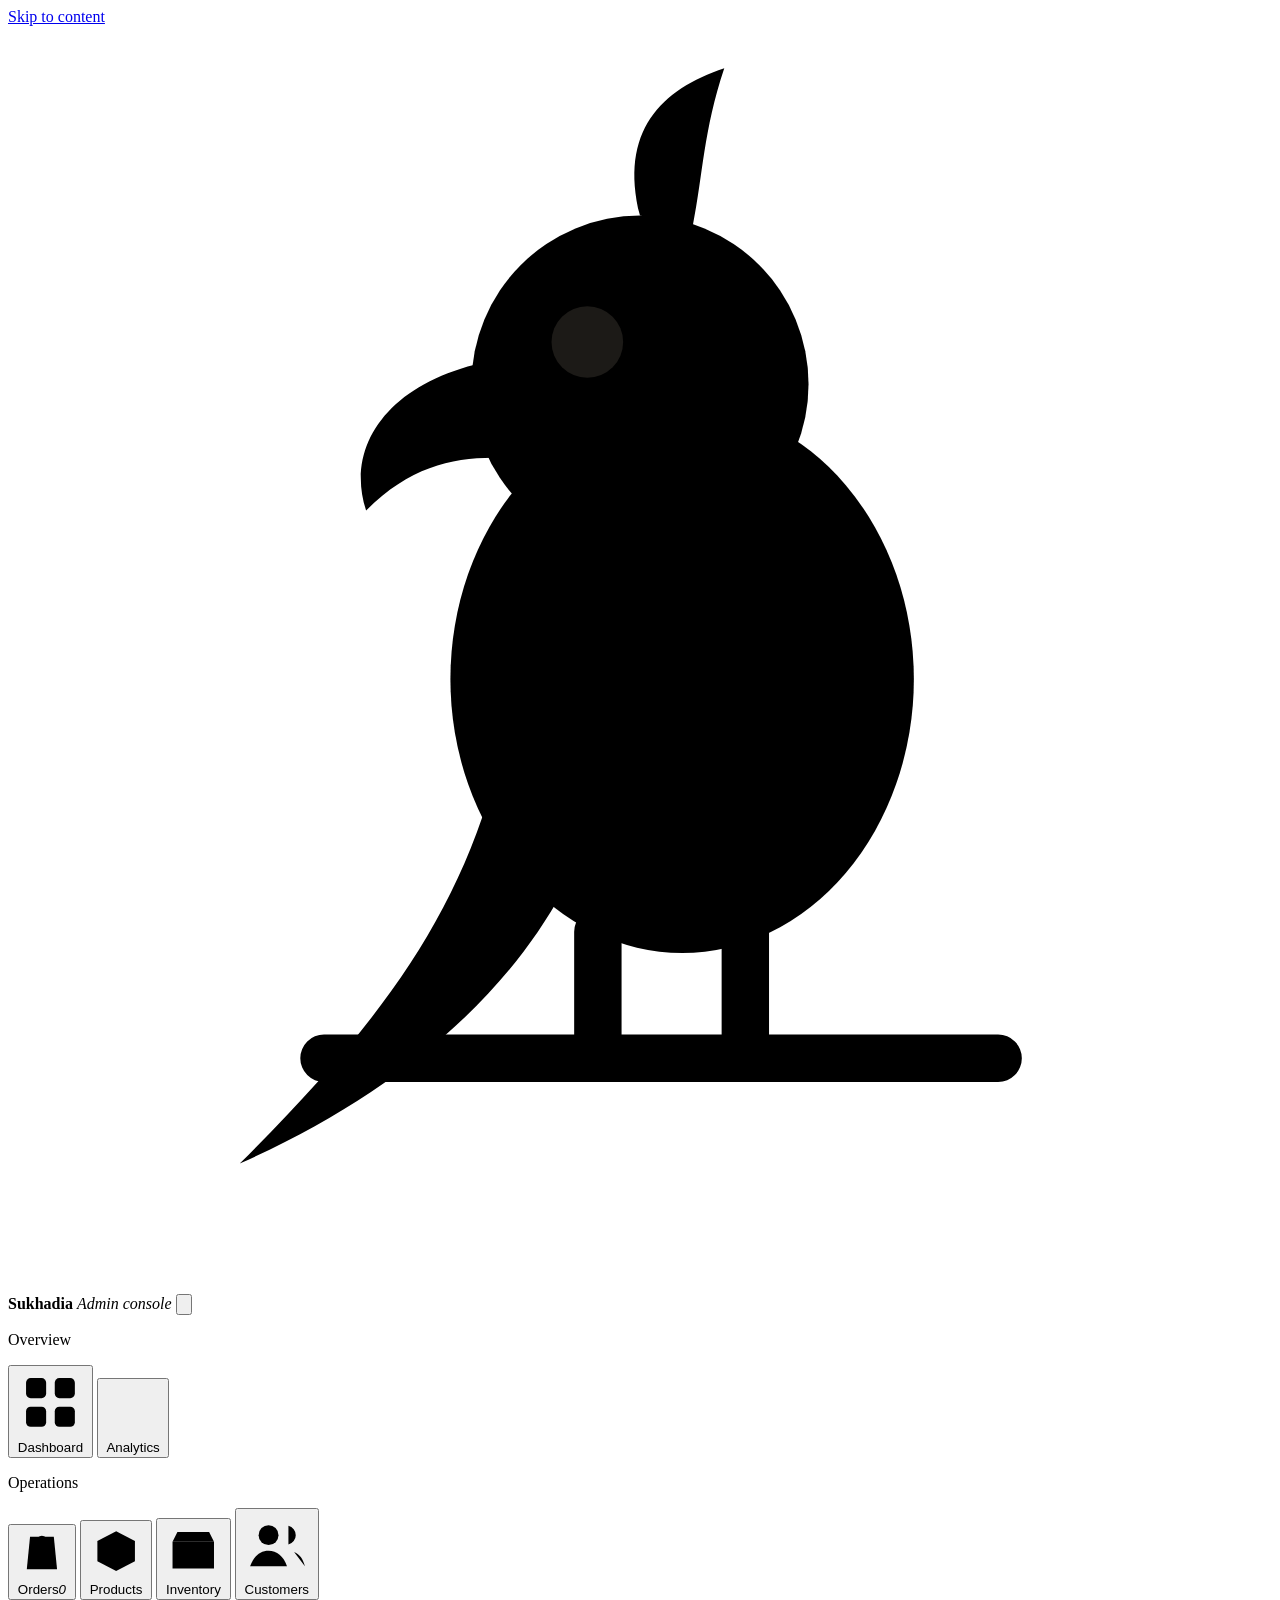
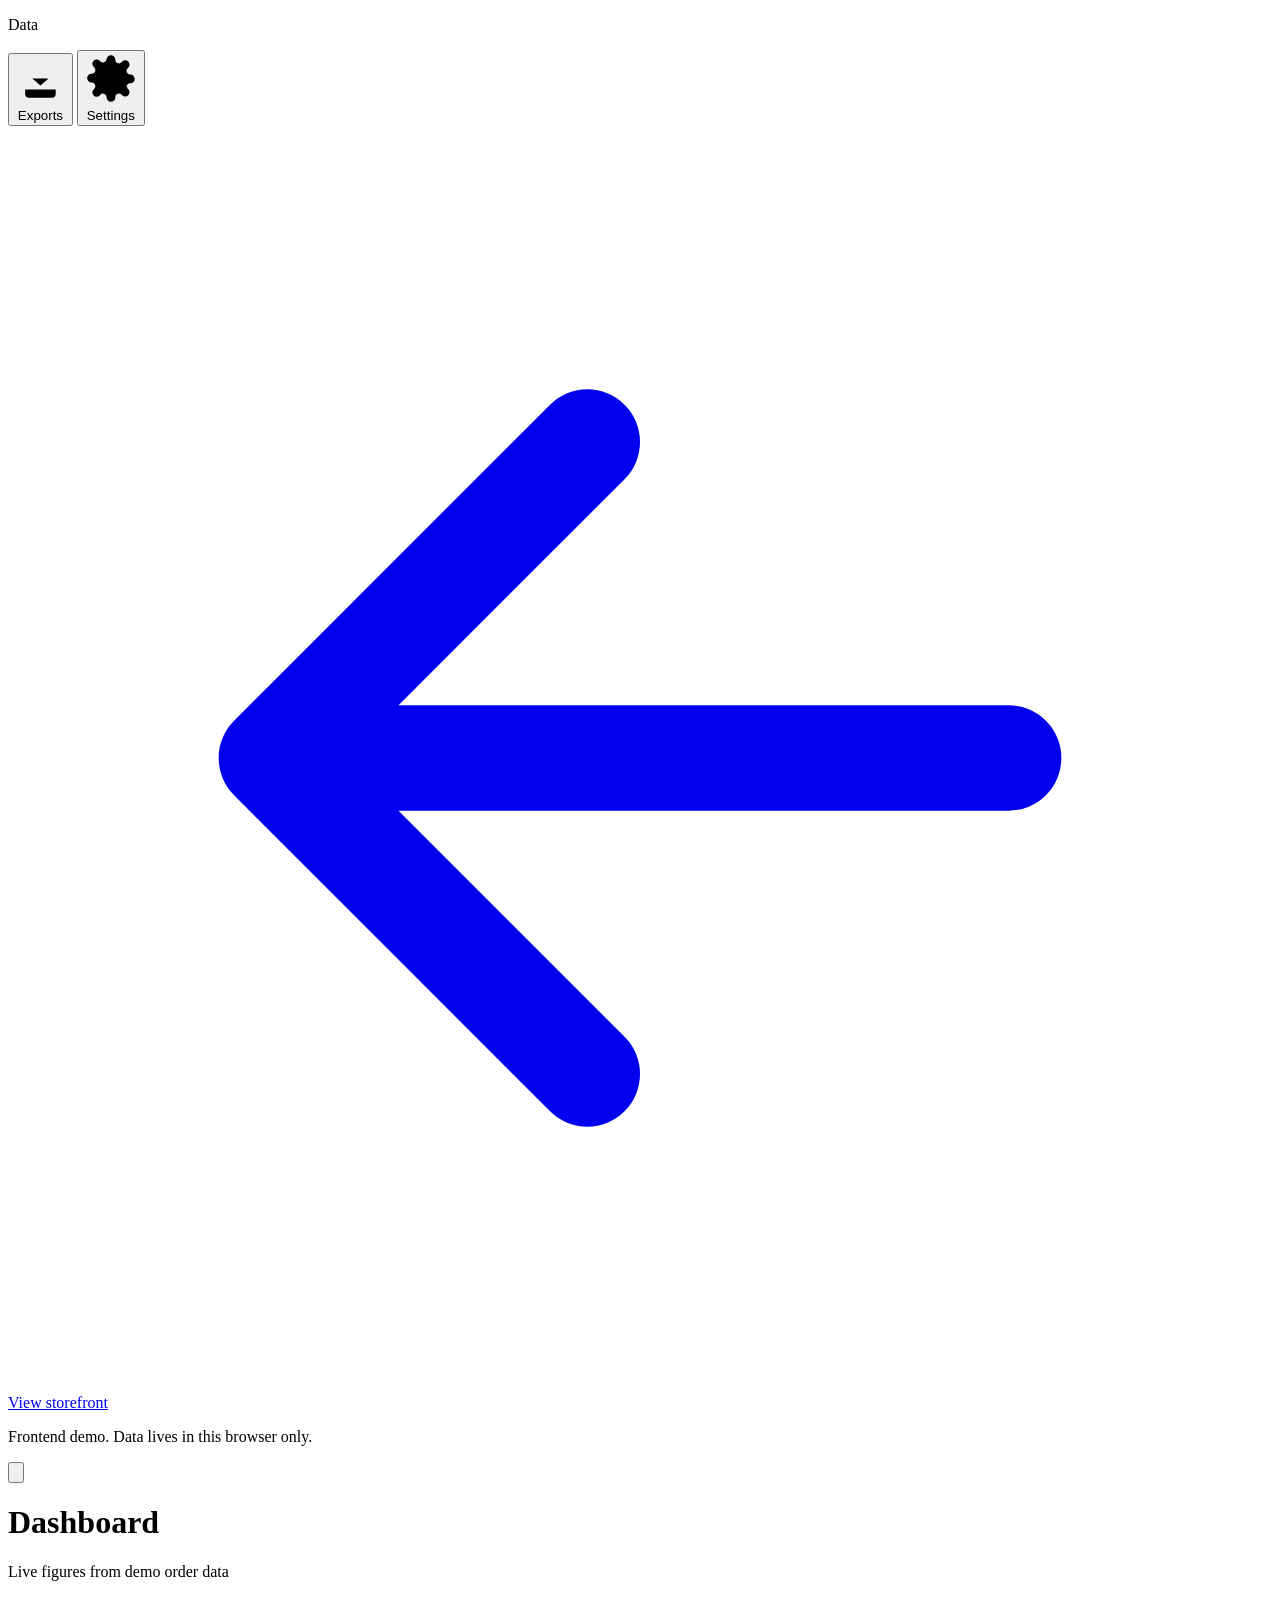
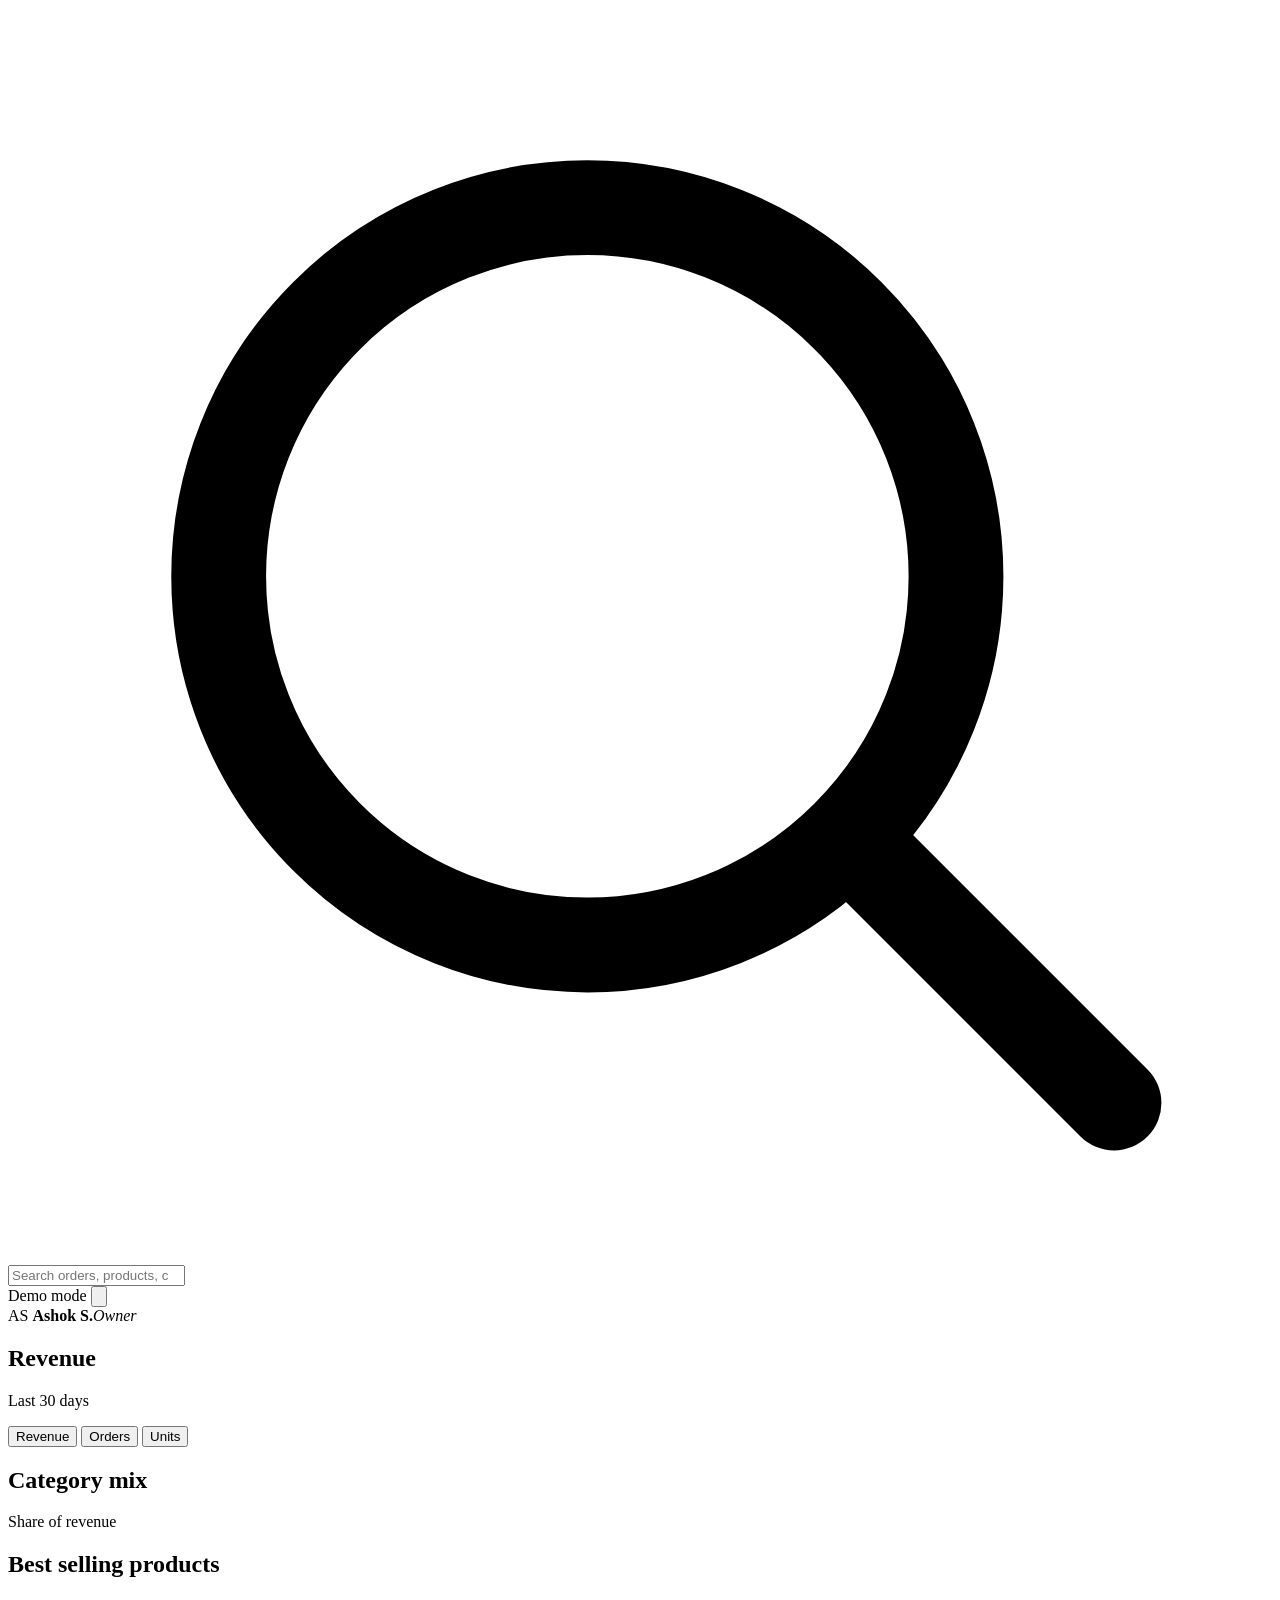
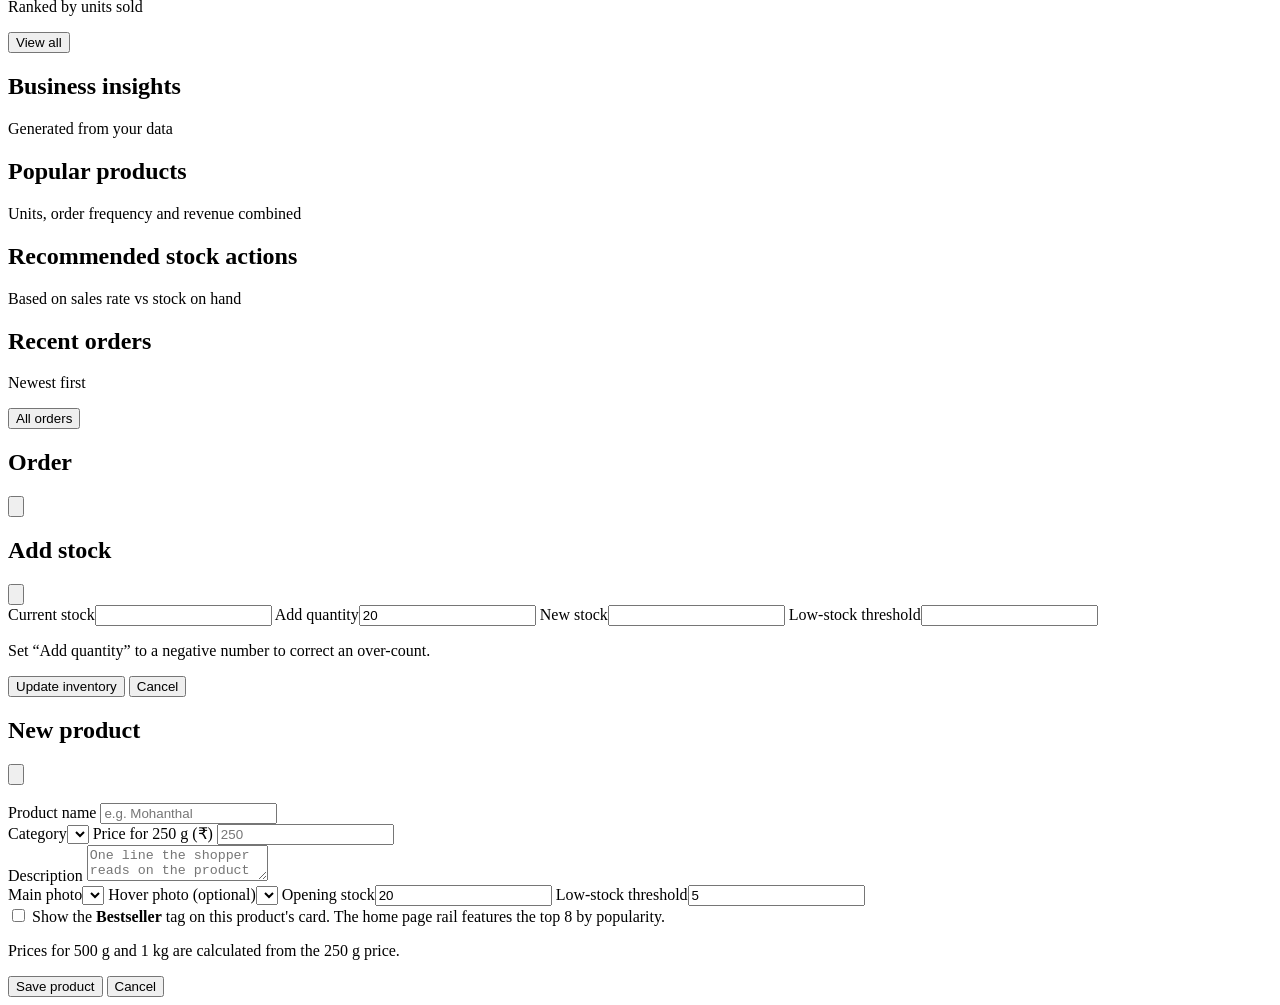
==== admin.html @ 550d84db "Add files via upload" ====
<!DOCTYPE html>
<html lang="en">
<head>
<meta charset="UTF-8">
<meta name="viewport" content="width=device-width, initial-scale=1">
<title>Sukhadia Foods — Admin Dashboard (Demo)</title>
<meta name="description" content="Demo admin dashboard for Sukhadia Foods: orders, inventory, customers, analytics and Excel export.">
<meta name="robots" content="noindex, nofollow">
<meta name="theme-color" content="#1C1A17">
<link rel="stylesheet" href="assets/fonts/fonts.css">
<link rel="stylesheet" href="admin.css">
<link rel="icon" href="data:image/svg+xml,<svg xmlns='http://www.w3.org/2000/svg' viewBox='0 0 100 100'><rect width='100' height='100' rx='22' fill='%231C1A17'/><circle cx='50' cy='38' r='15' fill='%23E5B769'/><ellipse cx='54' cy='64' rx='19' ry='22' fill='%23E5B769'/><path d='M35 36c-8 2-11 8-9 13 3-4 7-5 11-5-2-3-2-5-2-8z' fill='%23E5B769'/><circle cx='45' cy='34' r='3' fill='%231C1A17'/></svg>">
</head>

<body data-page="admin">
<a class="skip-link" href="#adMain">Skip to content</a>

<div class="ad">
  <!-- ══════════ SIDEBAR ══════════ -->
  <aside class="ad__side" id="adSide" aria-label="Dashboard sections">
    <div class="ad__brand">
      <span class="ad__mark" aria-hidden="true">
        <svg viewBox="0 0 120 120">
          <g fill="currentColor"><path d="M56 74c-4 14-16 26-34 34 12-12 20-22 24-36z"/><ellipse cx="64" cy="62" rx="22" ry="26"/><circle cx="60" cy="34" r="16"/><path d="M60 18c-2-8 2-12 8-14-2 6-2 10-3 15z"/><path d="M45 32c-9 2-13 8-11 14 4-4 8-5 12-5-2-3-2-6-1-9z"/></g>
          <circle cx="55" cy="30" r="3.4" fill="#1C1A17"/>
          <path d="M56 86v10M70 86v10M30 98h64" stroke="currentColor" stroke-width="4.5" stroke-linecap="round" fill="none"/>
        </svg>
      </span>
      <span class="ad__brandtx">
        <b>Sukhadia</b>
        <em>Admin console</em>
      </span>
      <button class="ad__sideclose" id="sideClose" aria-label="Close menu">
        <svg viewBox="0 0 24 24" aria-hidden="true"><path d="M6 6l12 12M18 6L6 18" fill="none" stroke="currentColor" stroke-width="2" stroke-linecap="round"/></svg>
      </button>
    </div>

    <nav class="ad__nav">
      <p class="ad__navlbl">Overview</p>
      <button class="ad__link is-on" data-go="dashboard">
        <svg viewBox="0 0 24 24" aria-hidden="true"><rect x="3.5" y="3.5" width="7" height="7" rx="1.6"/><rect x="13.5" y="3.5" width="7" height="7" rx="1.6"/><rect x="3.5" y="13.5" width="7" height="7" rx="1.6"/><rect x="13.5" y="13.5" width="7" height="7" rx="1.6"/></svg>
        <span>Dashboard</span>
      </button>
      <button class="ad__link" data-go="analytics">
        <svg viewBox="0 0 24 24" aria-hidden="true"><path d="M4 19V5M4 19h16M8 16V11M12.5 16V7.5M17 16v-4"/></svg>
        <span>Analytics</span>
      </button>

      <p class="ad__navlbl">Operations</p>
      <button class="ad__link" data-go="orders">
        <svg viewBox="0 0 24 24" aria-hidden="true"><path d="M6.5 4.5h11l1.5 15h-14z"/><path d="M9.5 8V6.5a2.5 2.5 0 0 1 5 0V8"/></svg>
        <span>Orders</span><em class="ad__count" id="navOrders">0</em>
      </button>
      <button class="ad__link" data-go="products">
        <svg viewBox="0 0 24 24" aria-hidden="true"><path d="M12 3.5l8 4.2v8.6l-8 4.2-8-4.2V7.7z"/><path d="M4 7.7l8 4.3 8-4.3M12 12v8.5"/></svg>
        <span>Products</span>
      </button>
      <button class="ad__link" data-go="inventory">
        <svg viewBox="0 0 24 24" aria-hidden="true"><path d="M3.5 8.5h17v11h-17z"/><path d="M3.5 8.5l2-4h13l2 4M12 8.5v11"/></svg>
        <span>Inventory</span><em class="ad__count ad__count--warn" id="navInv" hidden>0</em>
      </button>
      <button class="ad__link" data-go="customers">
        <svg viewBox="0 0 24 24" aria-hidden="true"><circle cx="9" cy="8.5" r="3.5"/><path d="M2.5 19.5c1.2-3.6 3.6-5.5 6.5-5.5s5.3 1.9 6.5 5.5"/><path d="M16 5.2a3.4 3.4 0 0 1 0 6.6M18 14.4c2 .8 3.2 2.5 3.8 5.1"/></svg>
        <span>Customers</span>
      </button>

      <p class="ad__navlbl">Data</p>
      <button class="ad__link" data-go="exports">
        <svg viewBox="0 0 24 24" aria-hidden="true"><path d="M12 3.5v11M8 11l4 3.5 4-3.5"/><path d="M4.5 16.5v2a2 2 0 0 0 2 2h11a2 2 0 0 0 2-2v-2"/></svg>
        <span>Exports</span>
      </button>
      <button class="ad__link" data-go="settings">
        <svg viewBox="0 0 24 24" aria-hidden="true"><circle cx="12" cy="12" r="3"/><path d="M19.4 14.5a1.7 1.7 0 0 0 .3 1.9l.1.1a2 2 0 1 1-2.8 2.8l-.1-.1a1.7 1.7 0 0 0-2.9 1.2v.2a2 2 0 1 1-4 0v-.1a1.7 1.7 0 0 0-2.9-1.2l-.1.1a2 2 0 1 1-2.8-2.8l.1-.1a1.7 1.7 0 0 0-1.2-2.9H3a2 2 0 1 1 0-4h.1a1.7 1.7 0 0 0 1.2-2.9l-.1-.1a2 2 0 1 1 2.8-2.8l.1.1a1.7 1.7 0 0 0 2.9-1.2V3a2 2 0 1 1 4 0v.1a1.7 1.7 0 0 0 2.9 1.2l.1-.1a2 2 0 1 1 2.8 2.8l-.1.1a1.7 1.7 0 0 0 1.2 2.9H21a2 2 0 1 1 0 4h-.1a1.7 1.7 0 0 0-1.5 1z"/></svg>
        <span>Settings</span>
      </button>
    </nav>

    <div class="ad__sidefoot">
      <a class="ad__back" href="index.html">
        <svg viewBox="0 0 24 24" aria-hidden="true"><path d="M19 12H5M11 18l-6-6 6-6" fill="none" stroke="currentColor" stroke-width="2" stroke-linecap="round" stroke-linejoin="round"/></svg>
        View storefront
      </a>
      <p class="ad__note">Frontend demo. Data lives in this browser only.</p>
    </div>
  </aside>
  <div class="ad__scrim" id="sideScrim"></div>

  <!-- ══════════ MAIN ══════════ -->
  <div class="ad__main">
    <header class="ad__top">
      <button class="ad__burger" id="sideOpen" aria-label="Open menu">
        <svg viewBox="0 0 24 24" aria-hidden="true"><path d="M4 7h16M4 12h16M4 17h16" fill="none" stroke="currentColor" stroke-width="1.9" stroke-linecap="round"/></svg>
      </button>
      <div class="ad__title">
        <h1 id="adH1">Dashboard</h1>
        <p id="adSub">Live figures from demo order data</p>
      </div>

      <div class="ad__search">
        <svg viewBox="0 0 24 24" aria-hidden="true"><circle cx="11" cy="11" r="7" fill="none" stroke="currentColor" stroke-width="1.8"/><path d="M16.5 16.5L21 21" stroke="currentColor" stroke-width="1.8" stroke-linecap="round"/></svg>
        <input type="search" id="adGlobal" placeholder="Search orders, products, customers…" aria-label="Search">
        <div class="ad__sresults" id="adSResults" hidden></div>
      </div>

      <div class="ad__acts">
        <span class="ad__demo" title="This is a demonstration environment">Demo mode</span>
        <button class="ad__ico" id="bellBtn" aria-label="Inventory alerts">
          <svg viewBox="0 0 24 24" aria-hidden="true"><path d="M18 9a6 6 0 1 0-12 0c0 5-2 6-2 6h16s-2-1-2-6z" fill="none" stroke="currentColor" stroke-width="1.7" stroke-linejoin="round"/><path d="M10.3 20a2 2 0 0 0 3.4 0" fill="none" stroke="currentColor" stroke-width="1.7" stroke-linecap="round"/></svg>
          <span class="ad__dot" id="bellDot" hidden></span>
        </button>
        <div class="ad__prof" title="Demo account">
          <span class="ad__avatar">AS</span>
          <span class="ad__profn"><b>Ashok S.</b><em>Owner</em></span>
        </div>
      </div>
    </header>

    <main class="ad__body" id="adMain">
      <!-- ═════ DASHBOARD ═════ -->
      <section class="view" data-view="dashboard">
        <div class="rangebar" id="rangeBarDash"></div>
        <div id="alertBox"></div>
        <div class="kpis" id="kpis"></div>

        <div class="row row--2">
          <article class="panel">
            <header class="panel__h">
              <div><h2>Revenue</h2><p id="revSub">Last 30 days</p></div>
              <div class="seg" id="chartSeg" role="group" aria-label="Chart metric">
                <button class="seg__b is-on" data-metric="revenue">Revenue</button>
                <button class="seg__b" data-metric="orders">Orders</button>
                <button class="seg__b" data-metric="units">Units</button>
              </div>
            </header>
            <div class="panel__b"><div id="chartMain" class="chart"></div></div>
          </article>

          <article class="panel">
            <header class="panel__h"><div><h2>Category mix</h2><p>Share of revenue</p></div></header>
            <div class="panel__b"><div id="chartDonut" class="chart chart--donut"></div></div>
          </article>
        </div>

        <div class="row row--2">
          <article class="panel">
            <header class="panel__h"><div><h2>Best selling products</h2><p>Ranked by units sold</p></div>
              <button class="btn btn--ghost btn--sm" data-go="analytics">View all</button></header>
            <div class="panel__b panel__b--flush"><div id="bestTable"></div></div>
          </article>

          <article class="panel">
            <header class="panel__h"><div><h2>Business insights</h2><p>Generated from your data</p></div></header>
            <div class="panel__b"><div id="insights"></div></div>
          </article>
        </div>

        <div class="row row--2">
          <article class="panel">
            <header class="panel__h"><div><h2>Popular products</h2><p>Units, order frequency and revenue combined</p></div></header>
            <div class="panel__b"><div id="popList"></div></div>
          </article>
          <article class="panel">
            <header class="panel__h"><div><h2>Recommended stock actions</h2><p>Based on sales rate vs stock on hand</p></div></header>
            <div class="panel__b"><div id="stockRec"></div></div>
          </article>
        </div>

        <article class="panel">
          <header class="panel__h"><div><h2>Recent orders</h2><p>Newest first</p></div>
            <button class="btn btn--ghost btn--sm" data-go="orders">All orders</button></header>
          <div class="panel__b panel__b--flush"><div id="recentOrders"></div></div>
        </article>
      </section>

      <!-- ═════ ANALYTICS ═════ -->
      <section class="view" data-view="analytics" hidden>
        <div class="rangebar" id="rangeBarAn"></div>
        <div class="kpis kpis--4" id="anKpis"></div>
        <div class="row row--2">
          <article class="panel">
            <header class="panel__h"><div><h2>Revenue over time</h2><p id="anRevSub"></p></div></header>
            <div class="panel__b"><div id="anChartRev" class="chart"></div></div>
          </article>
          <article class="panel">
            <header class="panel__h"><div><h2>Orders over time</h2><p id="anOrdSub"></p></div></header>
            <div class="panel__b"><div id="anChartOrd" class="chart"></div></div>
          </article>
        </div>
        <div class="row row--2">
          <article class="panel">
            <header class="panel__h"><div><h2>Category performance</h2><p>Units, revenue and share</p></div></header>
            <div class="panel__b"><div id="anCats"></div></div>
          </article>
          <article class="panel">
            <header class="panel__h"><div><h2>Units sold by product</h2><p>Top 10</p></div></header>
            <div class="panel__b"><div id="anBars" class="chart"></div></div>
          </article>
        </div>
        <article class="panel">
          <header class="panel__h"><div><h2>Product performance</h2><p>Every product with sales in this period</p></div>
            <button class="btn btn--gold btn--sm" id="expAnalytics">Export analytics</button></header>
          <div class="panel__b panel__b--flush"><div id="anTable"></div></div>
        </article>
      </section>

      <!-- ═════ ORDERS ═════ -->
      <section class="view" data-view="orders" hidden>
        <div class="toolbar">
          <div class="fieldi">
            <svg viewBox="0 0 24 24" aria-hidden="true"><circle cx="11" cy="11" r="7" fill="none" stroke="currentColor" stroke-width="1.8"/><path d="M16.5 16.5L21 21" stroke="currentColor" stroke-width="1.8" stroke-linecap="round"/></svg>
            <input type="search" id="ordSearch" placeholder="Order ID, customer, phone…" aria-label="Search orders">
          </div>
          <select id="ordStatus" aria-label="Filter by status"><option value="">All statuses</option></select>
          <select id="ordSort" aria-label="Sort orders">
            <option value="new">Newest first</option>
            <option value="old">Oldest first</option>
            <option value="hi">Total: high to low</option>
            <option value="lo">Total: low to high</option>
          </select>
          <button class="btn btn--gold btn--sm" id="expOrders">Export to Excel</button>
        </div>
        <article class="panel"><div class="panel__b panel__b--flush"><div id="ordTable"></div></div></article>
      </section>

      <!-- ═════ PRODUCTS ═════ -->
      <section class="view" data-view="products" hidden>
        <div class="toolbar">
          <div class="fieldi">
            <svg viewBox="0 0 24 24" aria-hidden="true"><circle cx="11" cy="11" r="7" fill="none" stroke="currentColor" stroke-width="1.8"/><path d="M16.5 16.5L21 21" stroke="currentColor" stroke-width="1.8" stroke-linecap="round"/></svg>
            <input type="search" id="prSearch" placeholder="Search products…" aria-label="Search products">
          </div>
          <select id="prCat" aria-label="Filter by category"><option value="">All categories</option></select>
          <select id="prStock" aria-label="Filter by stock">
            <option value="">All stock levels</option>
            <option value="in">In stock</option>
            <option value="low">Low stock</option>
            <option value="out">Out of stock</option>
          </select>
          <select id="prSort" aria-label="Sort products">
            <option value="units">Units sold</option>
            <option value="revenue">Revenue</option>
            <option value="stock">Stock</option>
            <option value="price">Price</option>
            <option value="az">Name A–Z</option>
          </select>
          <button class="btn btn--primary btn--sm" id="prNew">+ New product</button>
        </div>
        <article class="panel"><div class="panel__b panel__b--flush"><div id="prTable"></div></div></article>
      </section>

      <!-- ═════ INVENTORY ═════ -->
      <section class="view" data-view="inventory" hidden>
        <div class="toolbar">
          <div class="fieldi">
            <svg viewBox="0 0 24 24" aria-hidden="true"><circle cx="11" cy="11" r="7" fill="none" stroke="currentColor" stroke-width="1.8"/><path d="M16.5 16.5L21 21" stroke="currentColor" stroke-width="1.8" stroke-linecap="round"/></svg>
            <input type="search" id="invSearch" placeholder="Search inventory…" aria-label="Search inventory">
          </div>
          <div class="seg" id="invSeg" role="group" aria-label="Filter by stock state">
            <button class="seg__b is-on" data-inv="">All</button>
            <button class="seg__b" data-inv="in">In stock</button>
            <button class="seg__b" data-inv="low">Low</button>
            <button class="seg__b" data-inv="out">Out</button>
          </div>
          <button class="btn btn--gold btn--sm" id="expInv">Export inventory</button>
        </div>
        <article class="panel"><div class="panel__b panel__b--flush"><div id="invTable"></div></div></article>
      </section>

      <!-- ═════ CUSTOMERS ═════ -->
      <section class="view" data-view="customers" hidden>
        <div class="kpis kpis--4" id="cuKpis"></div>
        <div class="toolbar">
          <div class="fieldi">
            <svg viewBox="0 0 24 24" aria-hidden="true"><circle cx="11" cy="11" r="7" fill="none" stroke="currentColor" stroke-width="1.8"/><path d="M16.5 16.5L21 21" stroke="currentColor" stroke-width="1.8" stroke-linecap="round"/></svg>
            <input type="search" id="cuSearch" placeholder="Search customers…" aria-label="Search customers">
          </div>
          <select id="cuType" aria-label="Filter by customer type">
            <option value="">All customers</option><option value="New">New</option>
            <option value="Returning">Returning</option><option value="VIP">VIP</option>
          </select>
          <button class="btn btn--gold btn--sm" id="expCust">Export customers</button>
        </div>
        <article class="panel"><div class="panel__b panel__b--flush"><div id="cuTable"></div></div></article>
      </section>

      <!-- ═════ EXPORTS ═════ -->
      <section class="view" data-view="exports" hidden>
        <article class="panel">
          <header class="panel__h"><div><h2>Excel exports</h2><p>Everything below is generated from the data in this browser</p></div></header>
          <div class="panel__b">
            <div class="expgrid">
              <div class="expcard">
                <h3>Complete workbook</h3>
                <p>One <b>.xlsx</b> with seven sheets: Orders, Order Items, Products, Inventory, Customers, Analytics and Category Sales.</p>
                <p class="expcard__f">sukhadia-orders.xlsx</p>
                <button class="btn btn--gold" id="expAll">Export to Excel</button>
              </div>
              <div class="expcard">
                <h3>Analytics workbook</h3>
                <p>Best sellers, popular products, category revenue, headline totals and inventory status.</p>
                <p class="expcard__f">sukhadia-analytics.xlsx</p>
                <button class="btn btn--gold" id="expAn2">Export analytics</button>
              </div>
              <div class="expcard">
                <h3>Orders only</h3>
                <p>A flat order list for accounting — one row per order.</p>
                <p class="expcard__f">sukhadia-orders-flat.xlsx</p>
                <button class="btn btn--ghost" id="expFlat">Export orders</button>
              </div>
              <div class="expcard">
                <h3>Inventory only</h3>
                <p>Current stock, thresholds, units sold and status per product.</p>
                <p class="expcard__f">sukhadia-inventory.xlsx</p>
                <button class="btn btn--ghost" id="expInv2">Export inventory</button>
              </div>
            </div>
            <p class="hint" id="expHint"></p>
          </div>
        </article>
      </section>

      <!-- ═════ SETTINGS ═════ -->
      <section class="view" data-view="settings" hidden>
        <div class="row row--2">
          <article class="panel">
            <header class="panel__h"><div><h2>Demo data</h2><p>Populate the dashboard for a presentation</p></div></header>
            <div class="panel__b">
              <p class="hint">Demo orders are clearly flagged <span class="badge badge--demo">Demo</span> in the orders table and in every export. Orders you place yourself through the storefront are never flagged, so the two never get confused.</p>
              <div class="btnrow">
                <button class="btn btn--primary" id="genDemo">Generate demo orders</button>
                <button class="btn btn--ghost" id="clearDemo">Clear demo data</button>
                <button class="btn btn--danger" id="resetAll">Reset everything</button>
              </div>
              <label class="fld2">
                <span>How many demo orders?</span>
                <input type="number" id="demoCount" value="48" min="5" max="150" step="1">
              </label>
            </div>
          </article>

          <article class="panel">
            <header class="panel__h"><div><h2>Inventory rules</h2><p>When to flag a product</p></div></header>
            <div class="panel__b">
              <label class="fld2">
                <span>Low-stock threshold (units)</span>
                <input type="number" id="setThreshold" min="1" max="99" step="1">
              </label>
              <p class="hint">Products at or below this number are flagged <b>Low stock</b>; zero is flagged <b>Out of stock</b> and cannot be ordered on the storefront.</p>
              <button class="btn btn--primary" id="saveThreshold">Save threshold</button>
            </div>
          </article>
        </div>

        <article class="panel panel--warn">
          <header class="panel__h"><div><h2>Before this goes live</h2><p>Please read</p></div></header>
          <div class="panel__b">
            <p class="hint hint--lg">This is a <b>demo dashboard</b>. All data is stored locally in this browser using <code>localStorage</code> — nothing is sent anywhere, nothing is shared between devices, and there is no login. Clearing your browser data deletes it.</p>
            <p class="hint hint--lg">A production deployment requires a secure backend, authenticated admin accounts with roles, a real database, server-side validation, audit logging and encrypted backups. Do not use this build to run the business.</p>
          </div>
        </article>
      </section>
    </main>
  </div>
</div>

<!-- ══════════ ORDER DRAWER ══════════ -->
<aside class="drawer" id="ordDrawer" aria-hidden="true">
  <div class="drawer__panel" role="dialog" aria-modal="true" aria-labelledby="drTitle">
    <header class="drawer__top">
      <div><h2 id="drTitle">Order</h2><p id="drSub"></p></div>
      <button class="ad__ico" id="drClose" aria-label="Close order">
        <svg viewBox="0 0 24 24" aria-hidden="true"><path d="M6 6l12 12M18 6L6 18" fill="none" stroke="currentColor" stroke-width="1.9" stroke-linecap="round"/></svg>
      </button>
    </header>
    <div class="drawer__body" id="drBody"></div>
    <footer class="drawer__foot" id="drFoot"></footer>
  </div>
  <div class="drawer__scrim" data-close-drawer></div>
</aside>

<!-- ══════════ STOCK MODAL ══════════ -->
<div class="modal" id="stockModal" aria-hidden="true">
  <div class="modal__box" role="dialog" aria-modal="true" aria-labelledby="smTitle">
    <header class="modal__top">
      <h2 id="smTitle">Add stock</h2>
      <button class="ad__ico" id="smClose" aria-label="Close">
        <svg viewBox="0 0 24 24" aria-hidden="true"><path d="M6 6l12 12M18 6L6 18" fill="none" stroke="currentColor" stroke-width="1.9" stroke-linecap="round"/></svg>
      </button>
    </header>
    <form class="modal__body" id="smForm">
      <div class="smprod" id="smProd"></div>
      <div class="smgrid">
        <label class="fld2"><span>Current stock</span><input type="number" id="smCur" readonly></label>
        <label class="fld2"><span>Add quantity</span><input type="number" id="smAdd" value="20" step="1"></label>
        <label class="fld2"><span>New stock</span><input type="number" id="smNew" readonly class="is-hi"></label>
        <label class="fld2"><span>Low-stock threshold</span><input type="number" id="smThr" min="0" step="1"></label>
      </div>
      <p class="hint">Set “Add quantity” to a negative number to correct an over-count.</p>
      <div class="btnrow">
        <button class="btn btn--primary" type="submit">Update inventory</button>
        <button class="btn btn--ghost" type="button" id="smCancel">Cancel</button>
      </div>
    </form>
  </div>
  <div class="modal__scrim" data-close-modal></div>
</div>

<!-- ══════════ PRODUCT MODAL ══════════ -->
<div class="modal" id="prodModal" aria-hidden="true">
  <div class="modal__box modal__box--wide" role="dialog" aria-modal="true" aria-labelledby="pmTitle">
    <header class="modal__top">
      <h2 id="pmTitle">New product</h2>
      <button class="ad__ico" id="pmClose" aria-label="Close">
        <svg viewBox="0 0 24 24" aria-hidden="true"><path d="M6 6l12 12M18 6L6 18" fill="none" stroke="currentColor" stroke-width="1.9" stroke-linecap="round"/></svg>
      </button>
    </header>
    <form class="modal__body" id="pmForm" novalidate>
      <div class="pmrow">
        <div class="pmpreview"><img id="pmPreview" src="assets/images/p-kaju-katli.jpg" alt=""></div>
        <div class="pmfields">
          <label class="fld2"><span>Product name</span>
            <input type="text" id="pmName" placeholder="e.g. Mohanthal" autocomplete="off">
            <em class="fld2__err" id="pmNameErr"></em>
          </label>
          <div class="smgrid">
            <label class="fld2"><span>Category</span><select id="pmCat"></select></label>
            <label class="fld2"><span>Price for 250 g (₹)</span>
              <input type="number" id="pmPrice" min="1" step="1" placeholder="250">
              <em class="fld2__err" id="pmPriceErr"></em>
            </label>
          </div>
        </div>
      </div>

      <label class="fld2"><span>Description</span>
        <textarea id="pmDesc" rows="2" placeholder="One line the shopper reads on the product card."></textarea>
      </label>

      <div class="smgrid">
        <label class="fld2"><span>Main photo</span><select id="pmImg"></select></label>
        <label class="fld2"><span>Hover photo (optional)</span><select id="pmImg2"></select></label>
        <label class="fld2"><span>Opening stock</span><input type="number" id="pmStock" min="0" step="1" value="20"></label>
        <label class="fld2"><span>Low-stock threshold</span><input type="number" id="pmThr" min="0" step="1" value="5"></label>
      </div>

      <label class="pmcheck">
        <input type="checkbox" id="pmBest">
        <span>Show the <b>Bestseller</b> tag on this product's card. The home page rail features the top 8 by popularity.</span>
      </label>

      <p class="hint" id="pmHint">Prices for 500 g and 1 kg are calculated from the 250 g price.</p>

      <div class="btnrow">
        <button class="btn btn--primary" type="submit" id="pmSave">Save product</button>
        <button class="btn btn--ghost" type="button" id="pmCancel">Cancel</button>
        <button class="btn btn--danger" type="button" id="pmDelete" hidden>Delete product</button>
      </div>
    </form>
  </div>
  <div class="modal__scrim" data-close-prod></div>
</div>

<div class="toasts" id="toasts" role="status" aria-live="polite"></div>

<script src="assets/vendor/xlsx.full.min.js"></script>
<script src="script.js"></script>
<script src="admin.js"></script>
</body>
</html>
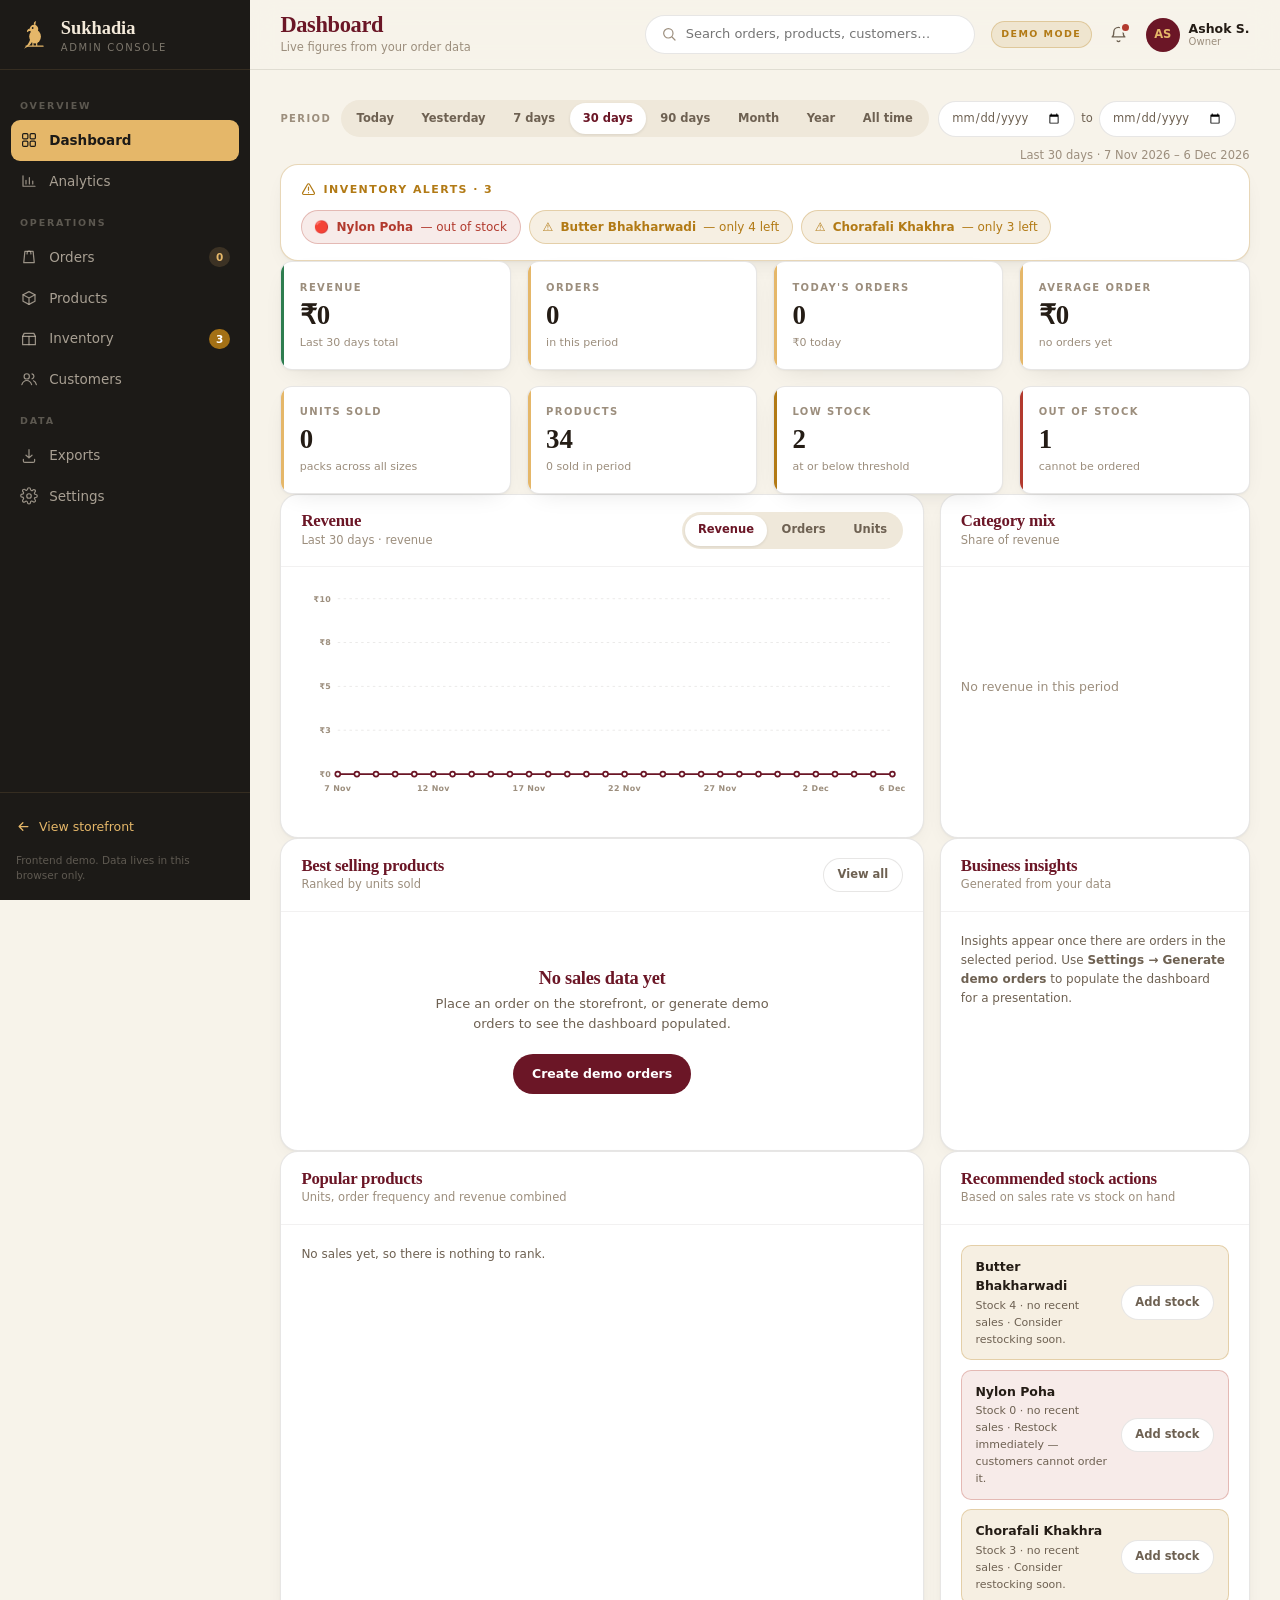
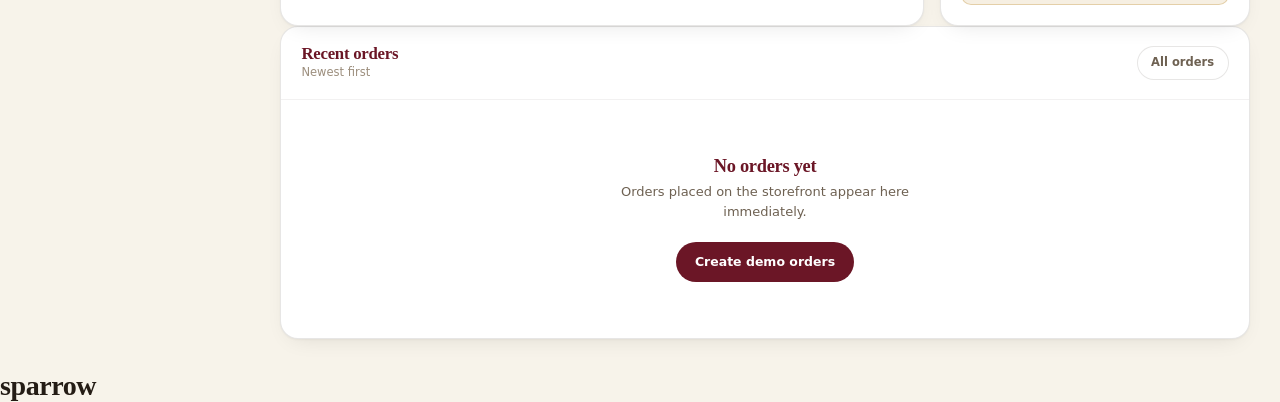
==== commit 7156de08: "test sparrow" ====
--- a/admin.html
+++ b/admin.html
@@ -467,3 +467,4 @@
 <script src="admin.js"></script>
 </body>
 </html>
+<h1>sparrow</h1>
--- a/admin.css
+++ b/admin.css
@@ -0,0 +1,452 @@
+/* ══════════════════════════════════════════════════════════════
+   SUKHADIA FOODS — Admin console (demo)
+   Deliberately a different surface from the storefront: charcoal
+   chrome, tight data density, brand accents kept to gold/saffron.
+   ══════════════════════════════════════════════════════════════ */
+
+:root{
+  --ink:#14120F;
+  --char:#1C1A17;
+  --char-2:#232019;
+  --char-3:#2E2A22;
+  --paper:#F7F3EA;
+  --paper-2:#FFFFFF;
+  --paper-3:#EFE8DA;
+  --maroon:#6B1626;
+  --maroon-l:#8A2436;
+  --saffron:#DE8C2F;
+  --gold:#A9823F;
+  --gold-l:#E5B769;
+  --tx:#241C15;
+  --tx-2:#6E6152;
+  --tx-3:#9C8E7D;
+  --line:rgba(36,28,21,.11);
+  --line-2:rgba(36,28,21,.06);
+  --ok:#2E7D4F;
+  --ok-bg:rgba(46,125,79,.1);
+  --warn:#B27A15;
+  --warn-bg:rgba(178,122,21,.12);
+  --bad:#B23A2E;
+  --bad-bg:rgba(178,58,46,.1);
+  --info:#3D6E9E;
+  --info-bg:rgba(61,110,158,.1);
+  --f-d:'Fraunces',Georgia,serif;
+  --f-b:'Instrument Sans',system-ui,-apple-system,'Segoe UI',sans-serif;
+  --r:12px; --r-lg:18px; --r-sm:8px;
+  --sh:0 1px 2px rgba(20,18,15,.04),0 8px 24px -12px rgba(20,18,15,.14);
+  --sh-2:0 30px 70px -30px rgba(20,18,15,.4);
+  --t:.22s ease;
+  --side:250px;
+  --top:70px;
+}
+
+*,*::before,*::after{box-sizing:border-box}
+*{margin:0;padding:0}
+html{-webkit-text-size-adjust:100%}
+body{
+  font-family:var(--f-b);font-size:14px;line-height:1.55;color:var(--tx);
+  background:var(--paper);-webkit-font-smoothing:antialiased;overflow-x:hidden;
+}
+img,svg{display:block;max-width:100%}
+button,input,select,textarea{font:inherit;color:inherit}
+button{background:none;border:0;cursor:pointer}
+a{color:inherit;text-decoration:none}
+ul,ol{list-style:none}
+h1,h2,h3{font-family:var(--f-d);font-weight:600;line-height:1.14;letter-spacing:-.015em}
+:focus-visible{outline:2.5px solid var(--saffron);outline-offset:2px;border-radius:4px}
+code{font-family:ui-monospace,SFMono-Regular,Menlo,monospace;font-size:.9em;background:var(--paper-3);padding:.1em .35em;border-radius:4px}
+.skip-link{position:fixed;top:8px;left:8px;z-index:999;padding:.7rem 1.1rem;background:var(--maroon);color:#fff;border-radius:6px;transform:translateY(-160%);transition:transform var(--t)}
+.skip-link:focus{transform:none}
+[hidden]{display:none!important}   /* .btn/.badge set display, which beats the UA rule */
+.view[hidden]{display:none}
+
+/* ─── shell ─── */
+.ad{display:grid;grid-template-columns:var(--side) 1fr;min-height:100vh}
+.ad__side{
+  background:var(--char);color:#D9CFBE;display:flex;flex-direction:column;
+  position:sticky;top:0;height:100vh;z-index:40;
+}
+.ad__brand{display:flex;align-items:center;gap:.65rem;padding:1.15rem 1.15rem 1rem;border-bottom:1px solid rgba(229,183,105,.12)}
+.ad__mark{width:32px;height:32px;color:var(--gold-l);flex:none}
+.ad__brandtx{display:flex;flex-direction:column;line-height:1.15;min-width:0}
+.ad__brandtx b{font-family:var(--f-d);font-size:1.15rem;font-weight:600;color:#F4EADA}
+.ad__brandtx em{font-style:normal;font-size:10px;letter-spacing:.16em;text-transform:uppercase;color:rgba(217,207,190,.5);margin-top:2px}
+.ad__sideclose{display:none;margin-left:auto;width:34px;height:34px;color:rgba(217,207,190,.7);border-radius:8px}
+.ad__sideclose svg{width:18px;height:18px}
+.ad__nav{flex:1;overflow-y:auto;padding:.9rem .7rem}
+.ad__navlbl{font-size:9.5px;letter-spacing:.19em;text-transform:uppercase;color:rgba(217,207,190,.34);padding:.9rem .55rem .4rem;font-weight:600}
+.ad__link{
+  display:flex;align-items:center;gap:.7rem;width:100%;padding:.62rem .55rem;border-radius:9px;
+  font-size:13.5px;font-weight:500;color:rgba(217,207,190,.74);transition:all var(--t);text-align:left;
+}
+.ad__link svg{width:18px;height:18px;flex:none;fill:none;stroke:currentColor;stroke-width:1.6;stroke-linecap:round;stroke-linejoin:round;opacity:.9}
+.ad__link:hover{background:rgba(229,183,105,.09);color:#F4EADA}
+.ad__link.is-on{background:var(--gold-l);color:var(--char);font-weight:600}
+.ad__link.is-on svg{opacity:1}
+.ad__count{
+  margin-left:auto;font-style:normal;font-size:10.5px;font-weight:700;padding:.12rem .42rem;
+  border-radius:999px;background:rgba(229,183,105,.16);color:var(--gold-l);font-variant-numeric:tabular-nums;
+}
+.ad__link.is-on .ad__count{background:rgba(28,26,23,.16);color:var(--char)}
+.ad__count--warn{background:rgba(178,122,21,.9);color:#fff}
+.ad__sidefoot{padding:1rem;border-top:1px solid rgba(229,183,105,.12)}
+.ad__back{display:flex;align-items:center;gap:.5rem;font-size:12.5px;color:var(--gold-l);padding:.5rem 0;transition:color var(--t)}
+.ad__back svg{width:15px;height:15px}
+.ad__back:hover{color:#fff}
+.ad__note{font-size:10.5px;color:rgba(217,207,190,.35);line-height:1.5;margin-top:.5rem}
+.ad__scrim{display:none}
+
+.ad__main{min-width:0;max-width:100%;display:flex;flex-direction:column;overflow-x:hidden}
+.ad__top{
+  position:sticky;top:0;z-index:30;min-height:var(--top);
+  display:flex;align-items:center;gap:1rem;padding:.75rem clamp(1rem,2.4vw,1.9rem);
+  background:rgba(247,243,234,.92);backdrop-filter:blur(14px);-webkit-backdrop-filter:blur(14px);
+  border-bottom:1px solid var(--line);
+}
+.ad__burger{display:none;width:38px;height:38px;border-radius:9px;color:var(--tx-2)}
+.ad__burger svg{width:20px;height:20px}
+.ad__title h1{font-size:1.4rem;color:var(--maroon)}
+.ad__title p{font-size:11.5px;color:var(--tx-3);margin-top:1px}
+.ad__search{position:relative;margin-left:auto;display:flex;align-items:center;gap:.55rem;
+  background:var(--paper-2);border:1px solid var(--line);border-radius:999px;padding:.5rem .95rem;
+  width:min(330px,32vw);color:var(--tx-3);transition:border-color var(--t)}
+.ad__search:focus-within{border-color:var(--gold)}
+.ad__search svg{width:16px;height:16px;flex:none}
+.ad__search input{border:0;background:none;outline:none;width:100%;font-size:13px;min-width:0}
+.ad__sresults{
+  position:absolute;left:0;right:0;top:calc(100% + 6px);background:var(--paper-2);
+  border:1px solid var(--line);border-radius:var(--r);box-shadow:var(--sh-2);
+  max-height:330px;overflow-y:auto;padding:.35rem;z-index:5;
+}
+.ad__sres{display:flex;align-items:center;gap:.6rem;padding:.5rem .6rem;border-radius:8px;width:100%;text-align:left;transition:background var(--t)}
+.ad__sres:hover{background:var(--paper-3)}
+.ad__sres b{font-size:12.5px;font-weight:600;display:block}
+.ad__sres em{font-style:normal;font-size:10.5px;color:var(--tx-3);display:block}
+.ad__sres span{margin-left:auto;font-size:11px;color:var(--tx-2);font-variant-numeric:tabular-nums}
+.ad__srgroup{font-size:9.5px;letter-spacing:.16em;text-transform:uppercase;color:var(--tx-3);padding:.55rem .6rem .25rem;font-weight:700}
+.ad__acts{display:flex;align-items:center;gap:.5rem}
+.ad__demo{
+  font-size:9.5px;font-weight:700;letter-spacing:.15em;text-transform:uppercase;
+  background:var(--warn-bg);color:var(--warn);border:1px solid rgba(178,122,21,.28);
+  padding:.34rem .6rem;border-radius:999px;white-space:nowrap;
+}
+.ad__ico{width:38px;height:38px;display:grid;place-items:center;border-radius:9px;color:var(--tx-2);position:relative;transition:background var(--t)}
+.ad__ico svg{width:19px;height:19px}
+.ad__ico:hover{background:var(--paper-3)}
+.ad__dot{position:absolute;top:8px;right:9px;width:7px;height:7px;border-radius:50%;background:var(--bad);box-shadow:0 0 0 2px var(--paper)}
+.ad__prof{display:flex;align-items:center;gap:.55rem}
+.ad__avatar{width:34px;height:34px;border-radius:50%;background:var(--maroon);color:var(--gold-l);display:grid;place-items:center;font-size:11.5px;font-weight:700;flex:none}
+.ad__profn{display:flex;flex-direction:column;line-height:1.2}
+.ad__profn b{font-size:12.5px;font-weight:600}
+.ad__profn em{font-style:normal;font-size:10px;color:var(--tx-3)}
+.ad__body{padding:clamp(1rem,2.4vw,1.9rem);display:flex;flex-direction:column;gap:1rem;flex:1}
+
+/* ─── panels ─── */
+.row{display:grid;gap:1rem;min-width:0}
+.row > *{min-width:0}
+.row--2{grid-template-columns:1.35fr .65fr}
+.panel{background:var(--paper-2);border:1px solid var(--line);border-radius:var(--r-lg);box-shadow:var(--sh);overflow:hidden;min-width:0}
+.panel--warn{border-color:rgba(178,122,21,.3);background:linear-gradient(180deg,rgba(178,122,21,.05),var(--paper-2))}
+.panel__h{display:flex;align-items:center;justify-content:space-between;gap:1rem;padding:1.05rem 1.25rem;border-bottom:1px solid var(--line-2);flex-wrap:wrap}
+.panel__h h2{font-size:1.05rem;color:var(--maroon)}
+.panel__h p{font-size:11.5px;color:var(--tx-3);margin-top:1px}
+.panel__b{padding:1.25rem}
+.panel__b--flush{padding:0}
+
+/* ─── KPI ─── */
+.kpis{display:grid;grid-template-columns:repeat(4,1fr);gap:1rem;min-width:0}
+.kpis > *{min-width:0}
+.kpis--4{grid-template-columns:repeat(4,1fr)}
+.kpi{background:var(--paper-2);border:1px solid var(--line);border-radius:var(--r);padding:1.1rem 1.15rem;box-shadow:var(--sh);position:relative;overflow:hidden}
+.kpi::after{content:'';position:absolute;left:0;top:0;bottom:0;width:3px;background:var(--gold-l)}
+.kpi--rev::after{background:var(--ok)}
+.kpi--warn::after{background:var(--warn)}
+.kpi--bad::after{background:var(--bad)}
+.kpi__l{font-size:10px;letter-spacing:.14em;text-transform:uppercase;color:var(--tx-3);font-weight:700;display:flex;align-items:center;gap:.4rem}
+.kpi__v{font-family:var(--f-d);font-size:clamp(1.35rem,2.1vw,1.75rem);font-weight:600;color:var(--tx);margin-top:.35rem;font-variant-numeric:tabular-nums;line-height:1.1}
+.kpi__s{font-size:11px;color:var(--tx-3);margin-top:.2rem}
+.kpi__s b{color:var(--ok);font-weight:600}
+.kpi__s b.dn{color:var(--bad)}
+
+/* ─── alerts ─── */
+.alerts{background:var(--paper-2);border:1px solid rgba(178,122,21,.3);border-radius:var(--r-lg);padding:1rem 1.2rem;box-shadow:var(--sh)}
+.alerts__h{display:flex;align-items:center;gap:.5rem;font-size:11px;letter-spacing:.13em;text-transform:uppercase;font-weight:700;color:var(--warn);margin-bottom:.75rem}
+.alerts__h svg{width:15px;height:15px}
+.alerts__l{display:flex;flex-wrap:wrap;gap:.5rem}
+.alert{
+  display:inline-flex;align-items:center;gap:.45rem;font-size:12px;font-weight:500;
+  padding:.42rem .8rem;border-radius:999px;border:1px solid;transition:transform var(--t);
+}
+.alert:hover{transform:translateY(-1px)}
+.alert--low{background:var(--warn-bg);border-color:rgba(178,122,21,.28);color:var(--warn)}
+.alert--out{background:var(--bad-bg);border-color:rgba(178,58,46,.28);color:var(--bad)}
+.alert b{font-weight:700}
+
+/* ─── tables ─── */
+.tw{overflow-x:auto}
+table{width:100%;border-collapse:collapse;font-size:13px}
+th{
+  text-align:left;font-size:10px;letter-spacing:.13em;text-transform:uppercase;color:var(--tx-3);
+  font-weight:700;padding:.75rem 1rem;border-bottom:1px solid var(--line);white-space:nowrap;
+  background:var(--paper);position:sticky;top:0;
+}
+td{padding:.8rem 1rem;border-bottom:1px solid var(--line-2);vertical-align:middle}
+tbody tr{transition:background var(--t)}
+tbody tr:hover{background:var(--paper)}
+tbody tr:last-child td{border-bottom:0}
+.num{text-align:right;font-variant-numeric:tabular-nums;white-space:nowrap}
+.tprod{display:flex;align-items:center;gap:.65rem;min-width:170px}
+.tprod img{width:38px;height:38px;border-radius:7px;object-fit:cover;flex:none;background:var(--paper-3)}
+.tprod b{font-weight:600;display:block;line-height:1.25}
+.tprod em{font-style:normal;font-size:10.5px;color:var(--tx-3)}
+.rank{font-family:var(--f-d);font-size:1rem;font-weight:600;color:var(--gold);width:26px;display:inline-block}
+.oid{font-family:ui-monospace,SFMono-Regular,Menlo,monospace;font-size:11.5px;font-weight:600;color:var(--maroon)}
+.empty2{padding:3.5rem 1.5rem;text-align:center}
+.empty2 h3{font-size:1.15rem;color:var(--maroon);margin-bottom:.35rem}
+.empty2 p{font-size:13px;color:var(--tx-2);margin-bottom:1.2rem;max-width:42ch;margin-inline:auto}
+
+/* ─── badges ─── */
+.badge{display:inline-flex;align-items:center;gap:.3rem;font-size:10.5px;font-weight:700;letter-spacing:.05em;padding:.26rem .55rem;border-radius:999px;white-space:nowrap}
+.badge--ok{background:var(--ok-bg);color:var(--ok)}
+.badge--warn{background:var(--warn-bg);color:var(--warn)}
+.badge--bad{background:var(--bad-bg);color:var(--bad)}
+.badge--info{background:var(--info-bg);color:var(--info)}
+.badge--neutral{background:var(--paper-3);color:var(--tx-2)}
+.badge--demo{background:rgba(169,130,63,.14);color:var(--gold);font-size:9.5px}
+.badge--vip{background:linear-gradient(135deg,var(--gold),var(--gold-l));color:#3A2A08}
+.tier{font-size:11px;font-weight:600;display:inline-flex;align-items:center;gap:.3rem}
+
+/* ─── controls ─── */
+.toolbar{display:flex;flex-wrap:wrap;gap:.6rem;align-items:center}
+.fieldi{display:flex;align-items:center;gap:.55rem;background:var(--paper-2);border:1px solid var(--line);border-radius:999px;padding:.55rem 1rem;flex:1;min-width:200px;color:var(--tx-3);transition:border-color var(--t)}
+.fieldi:focus-within{border-color:var(--gold)}
+.fieldi svg{width:16px;height:16px;flex:none}
+.fieldi input{border:0;background:none;outline:none;width:100%;font-size:13px;min-width:0}
+select{
+  appearance:none;-webkit-appearance:none;background:var(--paper-2);border:1px solid var(--line);
+  border-radius:999px;padding:.58rem 2.1rem .58rem 1rem;font-size:12.5px;font-weight:500;cursor:pointer;
+  background-image:url("data:image/svg+xml,%3Csvg xmlns='http://www.w3.org/2000/svg' viewBox='0 0 24 24' fill='none' stroke='%236E6152' stroke-width='2' stroke-linecap='round'%3E%3Cpath d='M6 9l6 6 6-6'/%3E%3C/svg%3E");
+  background-repeat:no-repeat;background-position:right .75rem center;background-size:13px;
+  transition:border-color var(--t);
+}
+select:hover{border-color:var(--gold)}
+.seg{display:inline-flex;background:var(--paper-3);border-radius:999px;padding:3px;gap:2px}
+.seg__b{font-size:11.5px;font-weight:600;padding:.4rem .8rem;border-radius:999px;color:var(--tx-2);transition:all var(--t);white-space:nowrap}
+.seg__b:hover{color:var(--tx)}
+.seg__b.is-on{background:var(--paper-2);color:var(--maroon);box-shadow:0 1px 3px rgba(20,18,15,.1)}
+.btn{
+  display:inline-flex;align-items:center;justify-content:center;gap:.45rem;font-size:12.5px;font-weight:600;
+  padding:.6rem 1.1rem;border-radius:999px;border:1px solid transparent;transition:all var(--t);white-space:nowrap;
+}
+.btn:active{transform:scale(.97)}
+.btn--sm{padding:.45rem .85rem;font-size:11.5px}
+.btn--primary{background:var(--maroon);color:#fff}
+.btn--primary:hover{background:var(--maroon-l)}
+.btn--gold{background:var(--gold-l);color:#3A2A08}
+.btn--gold:hover{background:var(--saffron)}
+.btn--ghost{border-color:var(--line);color:var(--tx-2);background:var(--paper-2)}
+.btn--ghost:hover{border-color:var(--gold);color:var(--maroon)}
+.btn--danger{background:var(--bad-bg);color:var(--bad);border-color:rgba(178,58,46,.25)}
+.btn--danger:hover{background:var(--bad);color:#fff}
+.btn[disabled]{opacity:.45;pointer-events:none}
+.btnrow{display:flex;flex-wrap:wrap;gap:.55rem;margin-top:1rem}
+.iconb{width:30px;height:30px;display:inline-grid;place-items:center;border-radius:7px;color:var(--tx-3);transition:all var(--t)}
+.iconb svg{width:16px;height:16px}
+.iconb:hover{background:var(--paper-3);color:var(--maroon)}
+.fld2{display:flex;flex-direction:column;gap:.35rem;margin-top:1rem}
+.fld2 span{font-size:11px;font-weight:600;color:var(--tx-2);letter-spacing:.02em}
+.fld2 input{border:1px solid var(--line);border-radius:var(--r-sm);padding:.6rem .8rem;background:var(--paper);font-size:13px;outline:none;transition:all var(--t);font-variant-numeric:tabular-nums}
+.fld2 input:focus{border-color:var(--gold);background:var(--paper-2)}
+.fld2 input[readonly]{background:var(--paper-3);color:var(--tx-2)}
+.fld2 input.is-hi{background:var(--ok-bg);border-color:rgba(46,125,79,.3);color:var(--ok);font-weight:700}
+.hint{font-size:12px;color:var(--tx-2);line-height:1.6}
+.hint--lg{font-size:13px;margin-bottom:.9rem}
+.hint code{font-size:11.5px}
+
+/* ─── charts ─── */
+.chart{width:100%;min-height:230px}
+.chart svg{width:100%;height:auto;overflow:visible}
+.chart--donut{display:flex;align-items:center;gap:1.2rem;flex-wrap:wrap;min-height:auto}
+.ct-grid{stroke:var(--line);stroke-width:1;stroke-dasharray:3 4}
+.ct-axis{font-size:9.5px;fill:var(--tx-3);font-family:var(--f-b);font-weight:600;letter-spacing:.04em}
+.ct-area{fill:url(#gRev)}
+.ct-line{fill:none;stroke:var(--maroon);stroke-width:2.2;stroke-linejoin:round;stroke-linecap:round}
+.ct-dot{fill:var(--paper-2);stroke:var(--maroon);stroke-width:2}
+.ct-hit{fill:transparent;cursor:pointer}
+.ct-hit:hover + .ct-hover,.ct-hit:focus + .ct-hover{opacity:1}
+.ct-hover{opacity:0;pointer-events:none;transition:opacity .14s}
+.ct-hover rect{fill:var(--char);rx:6}
+.ct-hover text{fill:#F4EADA;font-size:10.5px;font-weight:600;font-family:var(--f-b)}
+.ct-bar{fill:var(--gold-l);transition:fill var(--t)}
+.ct-bar:hover{fill:var(--saffron)}
+.donut__legend{display:flex;flex-direction:column;gap:.55rem;flex:1;min-width:150px}
+.dl{display:flex;align-items:center;gap:.55rem;font-size:12px}
+.dl__sw{width:10px;height:10px;border-radius:3px;flex:none}
+.dl__n{font-weight:600}
+.dl__v{margin-left:auto;color:var(--tx-2);font-variant-numeric:tabular-nums}
+
+/* ─── lists ─── */
+.plist{display:flex;flex-direction:column;gap:.75rem}
+.pl{display:flex;align-items:center;gap:.75rem}
+.pl img{width:38px;height:38px;border-radius:7px;object-fit:cover;flex:none;background:var(--paper-3)}
+.pl__b{flex:1;min-width:0}
+.pl__n{font-size:12.5px;font-weight:600;display:flex;justify-content:space-between;gap:.5rem}
+.pl__n span:last-child{color:var(--tx-2);font-variant-numeric:tabular-nums;font-weight:500;flex:none}
+.pl__bar{height:5px;border-radius:99px;background:var(--paper-3);margin-top:.35rem;overflow:hidden}
+.pl__fill{height:100%;border-radius:99px;background:linear-gradient(90deg,var(--gold),var(--gold-l));transition:width .6s cubic-bezier(.22,1,.36,1)}
+.ins{display:flex;flex-direction:column;gap:.7rem}
+.in{display:flex;gap:.65rem;padding:.75rem .85rem;border-radius:10px;background:var(--paper);border:1px solid var(--line-2);font-size:12.5px;line-height:1.55}
+.in__i{font-size:15px;flex:none;line-height:1.2}
+.in b{font-weight:700;color:var(--maroon)}
+.rec{display:flex;flex-direction:column;gap:.6rem}
+.rc{display:flex;align-items:center;gap:.7rem;padding:.7rem .85rem;border-radius:10px;border:1px solid var(--line-2);background:var(--paper)}
+.rc__b{flex:1;min-width:0}
+.rc__n{font-size:12.5px;font-weight:600}
+.rc__x{font-size:11px;color:var(--tx-2);margin-top:1px}
+.rc--urgent{border-color:rgba(178,58,46,.28);background:var(--bad-bg)}
+.rc--soon{border-color:rgba(178,122,21,.28);background:var(--warn-bg)}
+
+/* ─── exports ─── */
+.expgrid{display:grid;grid-template-columns:repeat(auto-fit,minmax(230px,1fr));gap:1rem}
+.expcard{border:1px solid var(--line);border-radius:var(--r);padding:1.15rem;background:var(--paper);display:flex;flex-direction:column;gap:.5rem}
+.expcard h3{font-size:1rem;color:var(--maroon)}
+.expcard p{font-size:12px;color:var(--tx-2);line-height:1.55;flex:1}
+.expcard__f{font-family:ui-monospace,SFMono-Regular,Menlo,monospace;font-size:11px!important;color:var(--gold)!important;flex:none!important}
+.expcard .btn{align-self:flex-start;margin-top:.35rem}
+
+/* ─── drawer + modal ─── */
+.drawer,.modal{position:fixed;inset:0;z-index:80;visibility:hidden;pointer-events:none;overflow:hidden}
+.drawer[aria-hidden="false"],.modal[aria-hidden="false"]{visibility:visible;pointer-events:auto}
+.drawer__scrim,.modal__scrim{position:absolute;inset:0;z-index:0;background:rgba(20,18,15,.5);backdrop-filter:blur(3px);opacity:0;transition:opacity var(--t)}
+/* Panels above their scrim — the scrim is the last child of each overlay, so
+   without this it paints on top and swallows every click inside the panel. */
+.drawer__panel,.modal__box{z-index:1}
+.drawer[aria-hidden="false"] .drawer__scrim,.modal[aria-hidden="false"] .modal__scrim{opacity:1}
+.drawer__panel{
+  position:absolute;right:0;top:0;bottom:0;width:min(520px,100%);background:var(--paper);
+  display:flex;flex-direction:column;transform:translateX(100%);transition:transform .36s cubic-bezier(.22,1,.36,1);
+  box-shadow:var(--sh-2);
+}
+.drawer[aria-hidden="false"] .drawer__panel{transform:none}
+.drawer__top{display:flex;align-items:flex-start;justify-content:space-between;gap:1rem;padding:1.1rem 1.25rem;border-bottom:1px solid var(--line);background:var(--paper-2)}
+.drawer__top h2{font-size:1.2rem;color:var(--maroon)}
+.drawer__top p{font-size:11.5px;color:var(--tx-3);margin-top:2px}
+.drawer__body{flex:1;overflow-y:auto;padding:1.25rem;overscroll-behavior:contain}
+.drawer__foot{padding:1rem 1.25rem;border-top:1px solid var(--line);background:var(--paper-2)}
+.modal__box{
+  position:absolute;left:50%;top:50%;translate:-50% -50%;width:min(480px,calc(100% - 2rem));
+  background:var(--paper);border-radius:var(--r-lg);box-shadow:var(--sh-2);
+  opacity:0;scale:.96;transition:all .28s cubic-bezier(.22,1,.36,1);max-height:90vh;overflow-y:auto;
+}
+.modal[aria-hidden="false"] .modal__box{opacity:1;scale:1}
+.modal__top{display:flex;align-items:center;justify-content:space-between;padding:1.1rem 1.25rem;border-bottom:1px solid var(--line)}
+.modal__top h2{font-size:1.15rem;color:var(--maroon)}
+.modal__body{padding:1.25rem}
+.smprod{display:flex;align-items:center;gap:.8rem;padding:.85rem;border-radius:var(--r);background:var(--paper-3)}
+.smprod img{width:48px;height:48px;border-radius:8px;object-fit:cover;flex:none}
+.smprod b{display:block;font-family:var(--f-d);font-size:1rem;color:var(--maroon)}
+.smprod em{font-style:normal;font-size:11px;color:var(--tx-2)}
+.smgrid{display:grid;grid-template-columns:1fr 1fr;gap:0 .8rem}
+
+/* ─── product modal ─── */
+.modal__box--wide{width:min(640px,calc(100% - 2rem))}
+.fld2 select,.fld2 textarea{
+  border:1px solid var(--line);border-radius:var(--r-sm);padding:.6rem .8rem;background:var(--paper);
+  font-size:13px;font-family:inherit;color:var(--tx-1);outline:none;transition:all var(--t);width:100%;
+}
+.fld2 select:focus,.fld2 textarea:focus{border-color:var(--gold);background:var(--paper-2)}
+.fld2 textarea{resize:vertical;line-height:1.5}
+.fld2__err{display:none;font-style:normal;font-size:11px;font-weight:600;color:var(--bad)}
+.fld2.is-bad input,.fld2.is-bad select{border-color:var(--bad);background:var(--bad-bg)}
+.fld2.is-bad .fld2__err{display:block}
+.pmrow{display:grid;grid-template-columns:132px 1fr;gap:1rem;align-items:start}
+.pmpreview{margin-top:1rem;border-radius:var(--r);overflow:hidden;background:var(--paper-3);aspect-ratio:1}
+.pmpreview img{width:100%;height:100%;object-fit:cover;display:block}
+.pmfields .fld2:first-child{margin-top:1rem}
+.pmcheck{display:flex;align-items:center;gap:.6rem;margin-top:1rem;font-size:12.5px;color:var(--tx-2);cursor:pointer}
+.pmcheck input{width:16px;height:16px;accent-color:var(--gold);flex:none}
+@media (max-width:560px){.pmrow{grid-template-columns:1fr}.pmpreview{max-width:160px}}
+
+/* drawer detail bits */
+.dsec{margin-bottom:1.35rem}
+.dsec__h{font-size:10px;letter-spacing:.15em;text-transform:uppercase;color:var(--tx-3);font-weight:700;margin-bottom:.6rem}
+.dgrid{display:grid;grid-template-columns:1fr 1fr;gap:.8rem}
+.dgrid div{min-width:0}
+.dgrid dt{font-size:10px;letter-spacing:.1em;text-transform:uppercase;color:var(--tx-3);font-weight:600;margin-bottom:.15rem}
+.dgrid dd{font-size:12.5px;line-height:1.5;word-break:break-word}
+.ditem{display:grid;grid-template-columns:40px 1fr auto;gap:.7rem;align-items:center;padding:.6rem 0;border-bottom:1px solid var(--line-2)}
+.ditem:last-child{border-bottom:0}
+.ditem img{width:40px;height:40px;border-radius:7px;object-fit:cover}
+.ditem b{font-size:12.5px;font-weight:600;display:block}
+.ditem em{font-style:normal;font-size:10.5px;color:var(--tx-3)}
+.dtot{display:flex;justify-content:space-between;font-size:12.5px;padding:.3rem 0;color:var(--tx-2)}
+.dtot--g{border-top:1px solid var(--line);margin-top:.4rem;padding-top:.6rem;font-size:15px;font-weight:700;color:var(--maroon)}
+.dtot--g span:last-child{font-family:var(--f-d)}
+.steps{display:flex;align-items:center;gap:0;margin:.3rem 0 .9rem;flex-wrap:wrap}
+.stp2{display:flex;align-items:center;gap:.4rem;font-size:10.5px;font-weight:600;color:var(--tx-3);text-transform:uppercase;letter-spacing:.07em}
+.stp2 i{width:9px;height:9px;border-radius:50%;background:var(--paper-3);font-style:normal}
+.stp2.on{color:var(--maroon)}
+.stp2.on i{background:var(--ok)}
+.stp2__l{width:18px;height:1px;background:var(--line);margin:0 .4rem}
+
+/* ─── toasts ─── */
+.toasts{position:fixed;right:1rem;bottom:1rem;z-index:120;display:flex;flex-direction:column;gap:.5rem;pointer-events:none;max-width:min(360px,calc(100vw - 2rem))}
+.toast{display:flex;gap:.6rem;padding:.8rem 1rem;border-radius:var(--r);background:var(--char);color:#EDE4D5;box-shadow:var(--sh-2);font-size:12.5px;pointer-events:auto;animation:tin .32s cubic-bezier(.22,1,.36,1) both;border-left:3px solid var(--gold-l)}
+.toast.is-out{animation:tout .26s ease forwards}
+.toast--ok{border-left-color:var(--ok)}
+.toast--warn{border-left-color:var(--warn)}
+.toast--bad{border-left-color:var(--bad)}
+.toast b{display:block;font-weight:600}
+.toast span{display:block;font-size:11.5px;color:rgba(237,228,213,.66);margin-top:1px}
+@keyframes tin{from{opacity:0;transform:translateX(24px)}to{opacity:1;transform:none}}
+@keyframes tout{to{opacity:0;transform:translateX(24px)}}
+
+/* ─── responsive ─── */
+@media (max-width:1180px){
+  .row--2{grid-template-columns:1fr}
+  .kpis{grid-template-columns:repeat(2,1fr)}
+}
+@media (max-width:900px){
+  .ad{grid-template-columns:1fr}
+  .ad__side{
+    position:fixed;left:0;top:0;bottom:0;width:270px;transform:translateX(-100%);
+    transition:transform .3s cubic-bezier(.22,1,.36,1);height:100dvh;
+  }
+  body.side-open .ad__side{transform:none}
+  body.side-open .ad__scrim{display:block;position:fixed;inset:0;background:rgba(20,18,15,.5);z-index:39}
+  .ad__sideclose{display:grid;place-items:center}
+  .ad__burger{display:grid;place-items:center}
+  .ad__search{display:none}
+  .ad__profn{display:none}
+  .smgrid{grid-template-columns:1fr}
+}
+@media (max-width:620px){
+  .kpis,.kpis--4{grid-template-columns:1fr 1fr}
+  .ad__title h1{font-size:1.15rem}
+  .ad__title p{display:none}
+  .ad__demo{font-size:8.5px;padding:.3rem .45rem}
+  .panel__h{padding:.9rem 1rem}
+  .panel__b{padding:1rem}
+  th,td{padding:.65rem .75rem}
+  .toasts{right:.6rem;left:.6rem;max-width:none}
+  .dgrid{grid-template-columns:1fr}
+}
+@media (prefers-reduced-motion:reduce){
+  *,*::before,*::after{animation-duration:.01ms!important;transition-duration:.01ms!important}
+}
+@media print{
+  .ad__side,.ad__top,.toolbar,.drawer__foot,.toasts{display:none!important}
+  .ad{grid-template-columns:1fr}
+  .panel{box-shadow:none;break-inside:avoid}
+}
+
+/* ─── date range bar ─── */
+.rangebar{display:flex;flex-wrap:wrap;align-items:center;gap:.6rem;max-width:100%}
+.rangebar .seg{overflow-x:auto;scrollbar-width:none;max-width:100%}
+.rangebar .seg::-webkit-scrollbar{display:none}
+.rangebar__lbl{font-size:10px;letter-spacing:.14em;text-transform:uppercase;color:var(--tx-3);font-weight:700}
+.rangebar__custom{display:flex;align-items:center;gap:.4rem;font-size:11.5px;color:var(--tx-2)}
+.rangebar__custom input{border:1px solid var(--line);border-radius:999px;padding:.45rem .75rem;background:var(--paper-2);font-size:11.5px;outline:none;transition:border-color var(--t);color-scheme:light}
+.rangebar__custom input:focus{border-color:var(--gold)}
+.rangebar__sum{margin-left:auto;font-size:11.5px;color:var(--tx-3);font-variant-numeric:tabular-nums}
+@media (max-width:620px){.rangebar__sum{margin-left:0;width:100%}}
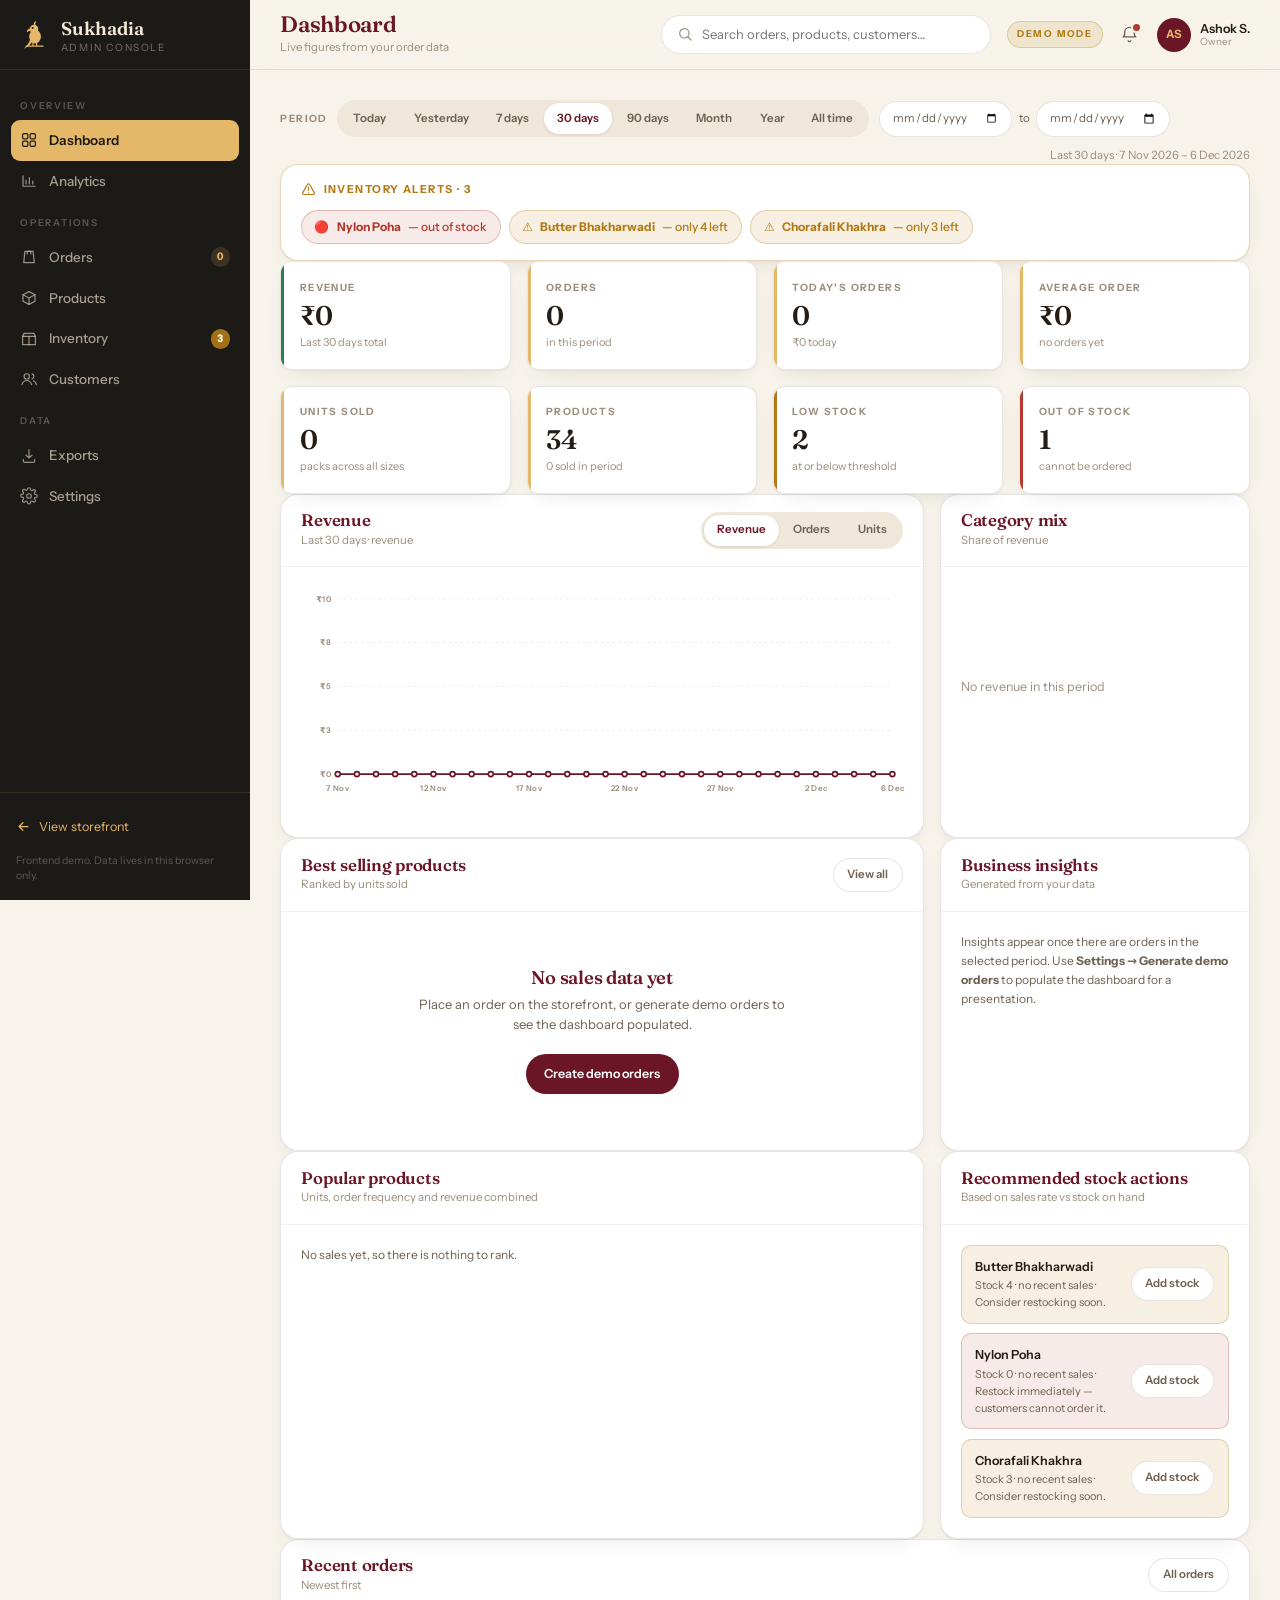
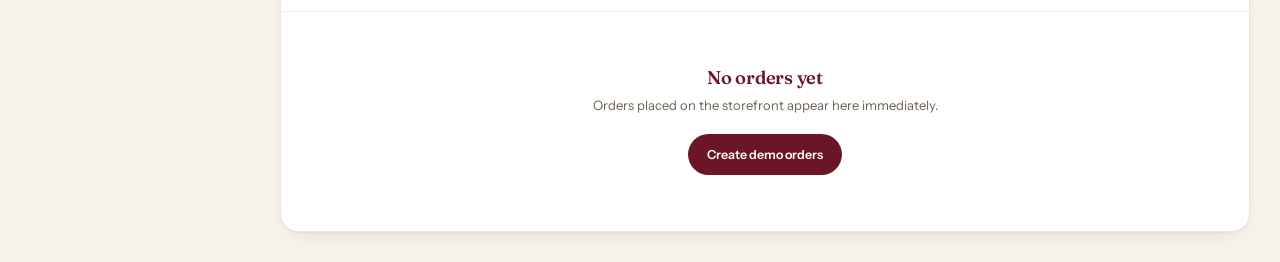
==== commit 9348ae92: "remove element" ====
--- a/admin.html
+++ b/admin.html
@@ -467,4 +467,4 @@
 <script src="admin.js"></script>
 </body>
 </html>
-<h1>sparrow</h1>+<!-- <h1>sparrow</h1> -->
--- a/assets/fonts/fonts.css
+++ b/assets/fonts/fonts.css
@@ -0,0 +1,69 @@
+/* Sukhadia Foods — self-hosted webfonts (offline-safe for client presentation) */
+@font-face {
+  font-family: 'Fraunces';
+  font-style: italic;
+  font-weight: 300 900;
+  font-display: swap;
+  src: url(./fraunces-italic-latin-ext.woff2) format('woff2');
+  unicode-range: U+0100-02BA, U+02BD-02C5, U+02C7-02CC, U+02CE-02D7, U+02DD-02FF, U+0304, U+0308, U+0329, U+1D00-1DBF, U+1E00-1E9F, U+1EF2-1EFF, U+2020, U+20A0-20AB, U+20AD-20C0, U+2113, U+2C60-2C7F, U+A720-A7FF;
+}
+@font-face {
+  font-family: 'Fraunces';
+  font-style: italic;
+  font-weight: 300 900;
+  font-display: swap;
+  src: url(./fraunces-italic-latin.woff2) format('woff2');
+  unicode-range: U+0000-00FF, U+0131, U+0152-0153, U+02BB-02BC, U+02C6, U+02DA, U+02DC, U+0304, U+0308, U+0329, U+2000-206F, U+20AC, U+2122, U+2191, U+2193, U+2212, U+2215, U+FEFF, U+FFFD;
+}
+@font-face {
+  font-family: 'Fraunces';
+  font-style: normal;
+  font-weight: 300 900;
+  font-display: swap;
+  src: url(./fraunces-normal-latin-ext.woff2) format('woff2');
+  unicode-range: U+0100-02BA, U+02BD-02C5, U+02C7-02CC, U+02CE-02D7, U+02DD-02FF, U+0304, U+0308, U+0329, U+1D00-1DBF, U+1E00-1E9F, U+1EF2-1EFF, U+2020, U+20A0-20AB, U+20AD-20C0, U+2113, U+2C60-2C7F, U+A720-A7FF;
+}
+@font-face {
+  font-family: 'Fraunces';
+  font-style: normal;
+  font-weight: 300 900;
+  font-display: swap;
+  src: url(./fraunces-normal-latin.woff2) format('woff2');
+  unicode-range: U+0000-00FF, U+0131, U+0152-0153, U+02BB-02BC, U+02C6, U+02DA, U+02DC, U+0304, U+0308, U+0329, U+2000-206F, U+20AC, U+2122, U+2191, U+2193, U+2212, U+2215, U+FEFF, U+FFFD;
+}
+@font-face {
+  font-family: 'Instrument Sans';
+  font-style: italic;
+  font-weight: 400 700;
+  font-stretch: 100%;
+  font-display: swap;
+  src: url(./instrument-sans-italic-latin-ext.woff2) format('woff2');
+  unicode-range: U+0100-02BA, U+02BD-02C5, U+02C7-02CC, U+02CE-02D7, U+02DD-02FF, U+0304, U+0308, U+0329, U+1D00-1DBF, U+1E00-1E9F, U+1EF2-1EFF, U+2020, U+20A0-20AB, U+20AD-20C0, U+2113, U+2C60-2C7F, U+A720-A7FF;
+}
+@font-face {
+  font-family: 'Instrument Sans';
+  font-style: italic;
+  font-weight: 400 700;
+  font-stretch: 100%;
+  font-display: swap;
+  src: url(./instrument-sans-italic-latin.woff2) format('woff2');
+  unicode-range: U+0000-00FF, U+0131, U+0152-0153, U+02BB-02BC, U+02C6, U+02DA, U+02DC, U+0304, U+0308, U+0329, U+2000-206F, U+20AC, U+2122, U+2191, U+2193, U+2212, U+2215, U+FEFF, U+FFFD;
+}
+@font-face {
+  font-family: 'Instrument Sans';
+  font-style: normal;
+  font-weight: 400 700;
+  font-stretch: 100%;
+  font-display: swap;
+  src: url(./instrument-sans-normal-latin-ext.woff2) format('woff2');
+  unicode-range: U+0100-02BA, U+02BD-02C5, U+02C7-02CC, U+02CE-02D7, U+02DD-02FF, U+0304, U+0308, U+0329, U+1D00-1DBF, U+1E00-1E9F, U+1EF2-1EFF, U+2020, U+20A0-20AB, U+20AD-20C0, U+2113, U+2C60-2C7F, U+A720-A7FF;
+}
+@font-face {
+  font-family: 'Instrument Sans';
+  font-style: normal;
+  font-weight: 400 700;
+  font-stretch: 100%;
+  font-display: swap;
+  src: url(./instrument-sans-normal-latin.woff2) format('woff2');
+  unicode-range: U+0000-00FF, U+0131, U+0152-0153, U+02BB-02BC, U+02C6, U+02DA, U+02DC, U+0304, U+0308, U+0329, U+2000-206F, U+20AC, U+2122, U+2191, U+2193, U+2212, U+2215, U+FEFF, U+FFFD;
+}
